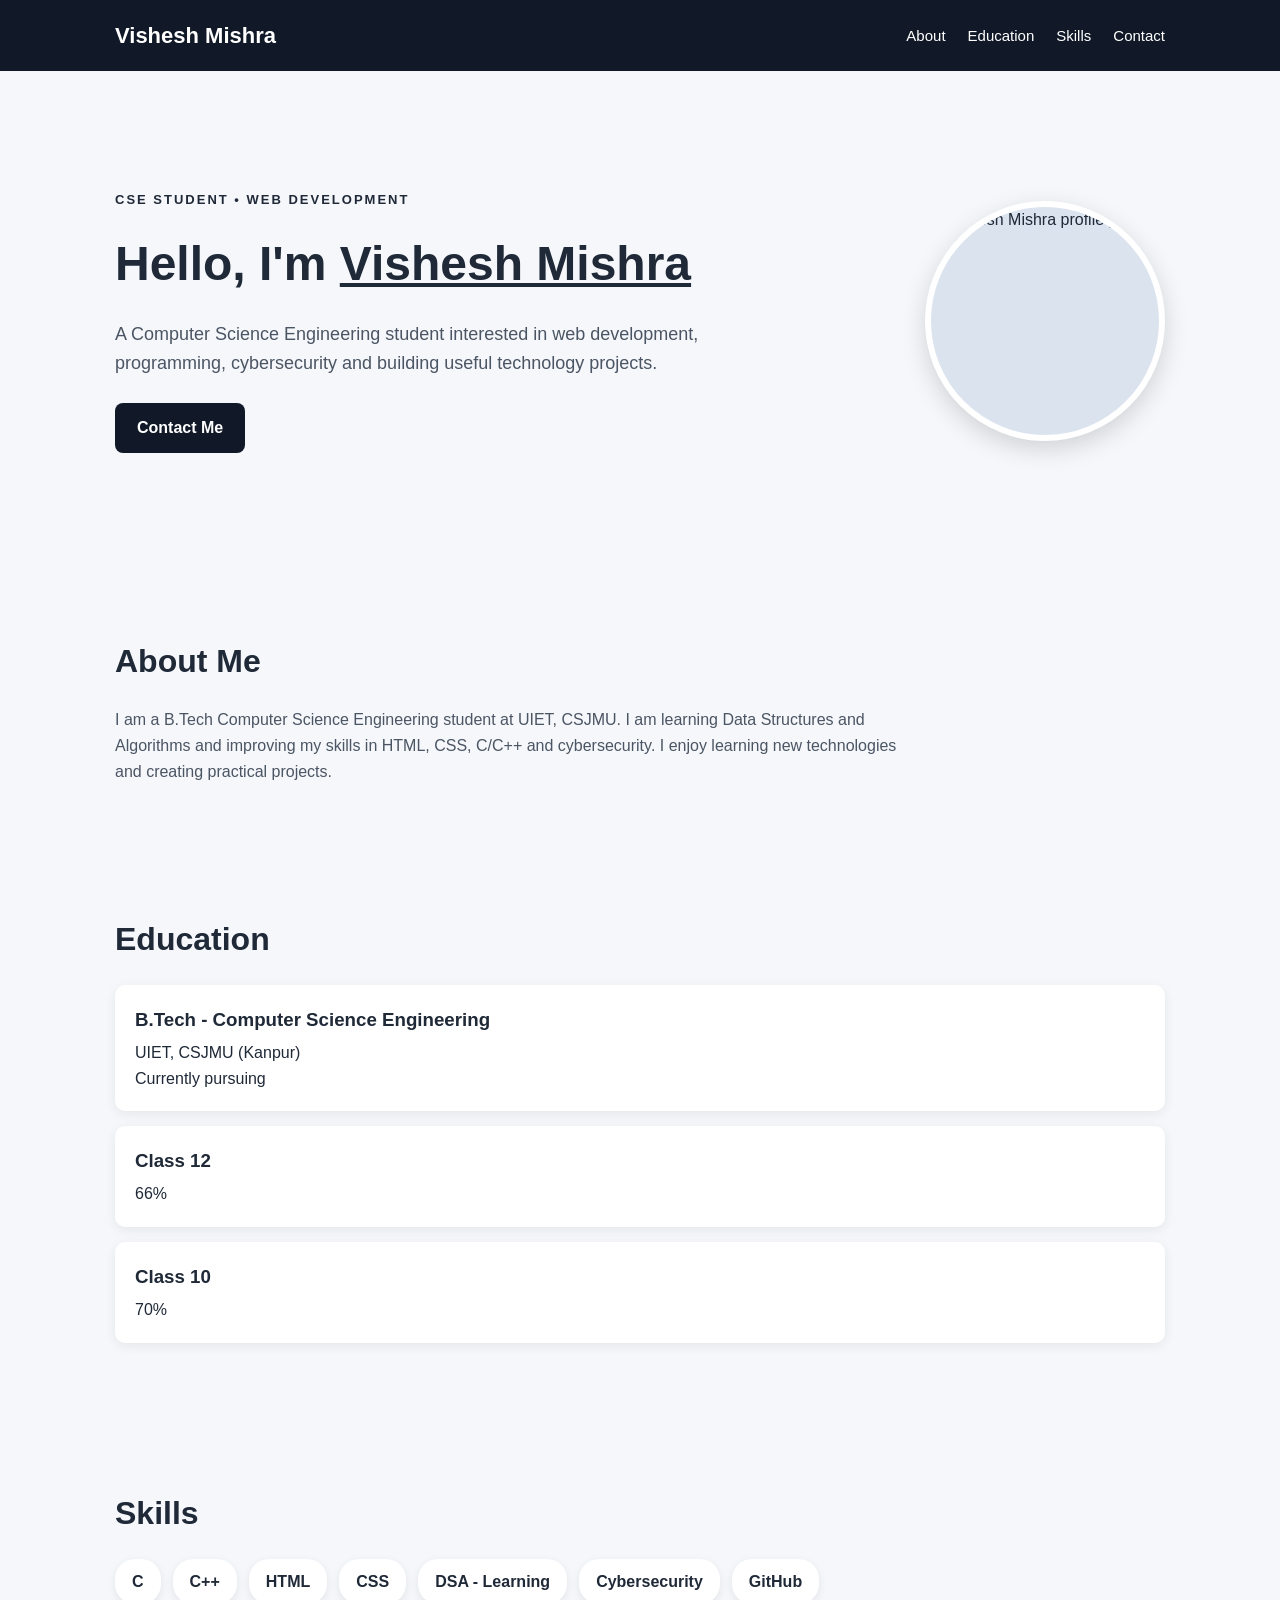
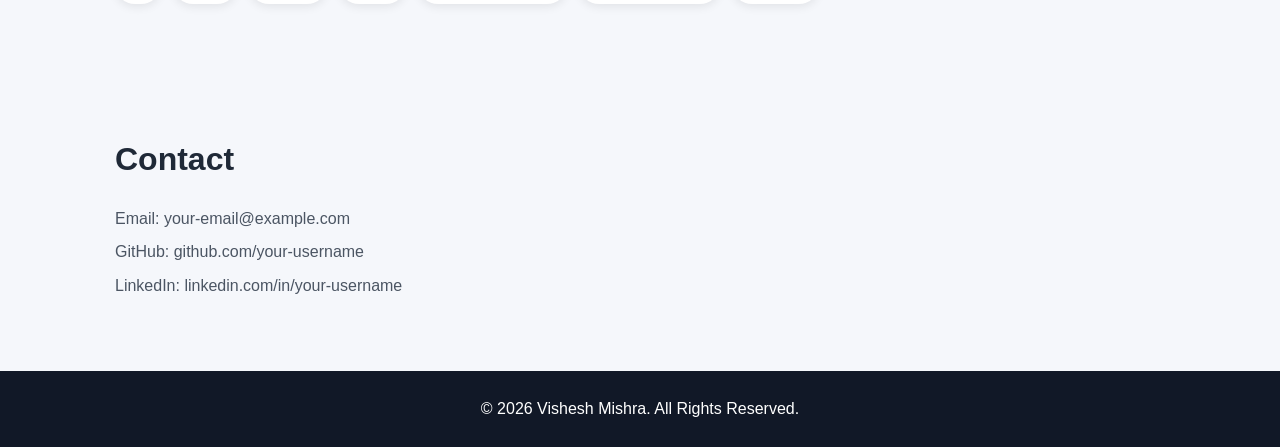
==== Week1_Project/index.html @ 68f2ccd9 "Week1_Project" ====
<!DOCTYPE html>
<html lang="en">
<head>
    <meta charset="UTF-8">
    <meta name="viewport" content="width=device-width, initial-scale=1.0">
    <title>Vishesh Mishra | Portfolio</title>
    <link rel="stylesheet" href="style.css">
</head>
<body>

<header>
    <nav class="navbar">
        <h1>Vishesh Mishra</h1>
        <div class="nav-links">
            <a href="#about">About</a>
            <a href="#education">Education</a>
            <a href="#skills">Skills</a>
            <a href="#contact">Contact</a>
        </div>
    </nav>
</header>

<main>
    <section class="hero">
        <div class="hero-text">
            <p class="tag">CSE STUDENT • WEB DEVELOPMENT</p>
            <h2>Hello, I'm <span>Vishesh Mishra</span></h2>
            <p>
                A Computer Science Engineering student interested in web development,
                programming, cybersecurity and building useful technology projects.
            </p>
            <a class="button" href="#contact">Contact Me</a>
        </div>

        <div class="photo-box">
            <!-- Replace profile.jpg with your own photo -->
            <img src="profile.jpg" alt="Vishesh Mishra profile photo">
        </div>
    </section>

    <section id="about" class="section">
        <h2>About Me</h2>
        <p>
            I am a B.Tech Computer Science Engineering student at UIET, CSJMU.
            I am learning Data Structures and Algorithms and improving my skills
            in HTML, CSS, C/C++ and cybersecurity. I enjoy learning new technologies
            and creating practical projects.
        </p>
    </section>

    <section id="education" class="section">
        <h2>Education</h2>
        <div class="card">
            <h3>B.Tech - Computer Science Engineering</h3>
            <p>UIET, CSJMU (Kanpur)</p>
            <p>Currently pursuing</p>
        </div>
        <div class="card">
            <h3>Class 12</h3>
            <p>66%</p>
        </div>
        <div class="card">
            <h3>Class 10</h3>
            <p>70%</p>
        </div>
    </section>

    <section id="skills" class="section">
        <h2>Skills</h2>
        <div class="skills-container">
            <span>C</span>
            <span>C++</span>
            <span>HTML</span>
            <span>CSS</span>
            <span>DSA - Learning</span>
            <span>Cybersecurity</span>
            <span>GitHub</span>
        </div>
    </section>

    <section id="contact" class="section contact">
        <h2>Contact</h2>
        <p>Email: your-email@example.com</p>
        <p>GitHub: github.com/your-username</p>
        <p>LinkedIn: linkedin.com/in/your-username</p>
    </section>
</main>

<footer>
    <p>© 2026 Vishesh Mishra. All Rights Reserved.</p>
</footer>

</body>
</html>
---- Week1_Project/style.css ----
* {
    margin: 0;
    padding: 0;
    box-sizing: border-box;
}

html {
    scroll-behavior: smooth;
}

body {
    font-family: Arial, sans-serif;
    line-height: 1.6;
    background: #f5f7fb;
    color: #1f2937;
}

header {
    background: #111827;
    position: sticky;
    top: 0;
    z-index: 10;
}

.navbar {
    max-width: 1100px;
    margin: auto;
    padding: 18px 25px;
    display: flex;
    justify-content: space-between;
    align-items: center;
}

.navbar h1 {
    color: white;
    font-size: 22px;
}

.nav-links {
    display: flex;
    gap: 22px;
}

.nav-links a {
    color: white;
    text-decoration: none;
    font-size: 15px;
}

.nav-links a:hover {
    text-decoration: underline;
}

main {
    max-width: 1100px;
    margin: auto;
}

.hero {
    min-height: 500px;
    padding: 70px 25px;
    display: flex;
    align-items: center;
    justify-content: space-between;
    gap: 50px;
}

.hero-text {
    max-width: 650px;
}

.tag {
    font-size: 13px;
    font-weight: bold;
    letter-spacing: 2px;
    margin-bottom: 15px;
}

.hero h2 {
    font-size: 48px;
    margin-bottom: 18px;
}

.hero h2 span {
    text-decoration: underline;
}

.hero-text > p:not(.tag) {
    font-size: 18px;
    color: #4b5563;
    margin-bottom: 25px;
}

.button {
    display: inline-block;
    background: #111827;
    color: white;
    padding: 12px 22px;
    border-radius: 8px;
    text-decoration: none;
    font-weight: bold;
}

.photo-box {
    width: 240px;
    height: 240px;
    border-radius: 50%;
    overflow: hidden;
    background: #dbe3ef;
    border: 6px solid white;
    box-shadow: 0 8px 25px rgba(0, 0, 0, 0.15);
    flex-shrink: 0;
}

.photo-box img {
    width: 100%;
    height: 100%;
    object-fit: cover;
}

.section {
    padding: 65px 25px;
    scroll-margin-top: 70px;
}

.section h2 {
    font-size: 32px;
    margin-bottom: 20px;
}

.section > p {
    max-width: 800px;
    color: #4b5563;
}

.card {
    background: white;
    padding: 20px;
    margin: 15px 0;
    border-radius: 10px;
    box-shadow: 0 3px 12px rgba(0, 0, 0, 0.07);
}

.card h3 {
    margin-bottom: 5px;
}

.skills-container {
    display: flex;
    flex-wrap: wrap;
    gap: 12px;
}

.skills-container span {
    background: white;
    padding: 10px 17px;
    border-radius: 20px;
    box-shadow: 0 3px 10px rgba(0, 0, 0, 0.08);
    font-weight: bold;
}

.contact p {
    margin: 8px 0;
}

footer {
    text-align: center;
    padding: 25px;
    background: #111827;
    color: white;
}

@media (max-width: 700px) {
    .navbar {
        flex-direction: column;
        gap: 12px;
    }

    .nav-links {
        gap: 12px;
        flex-wrap: wrap;
        justify-content: center;
    }

    .hero {
        flex-direction: column-reverse;
        text-align: center;
        padding-top: 45px;
    }

    .hero h2 {
        font-size: 36px;
    }

    .photo-box {
        width: 190px;
        height: 190px;
    }
}
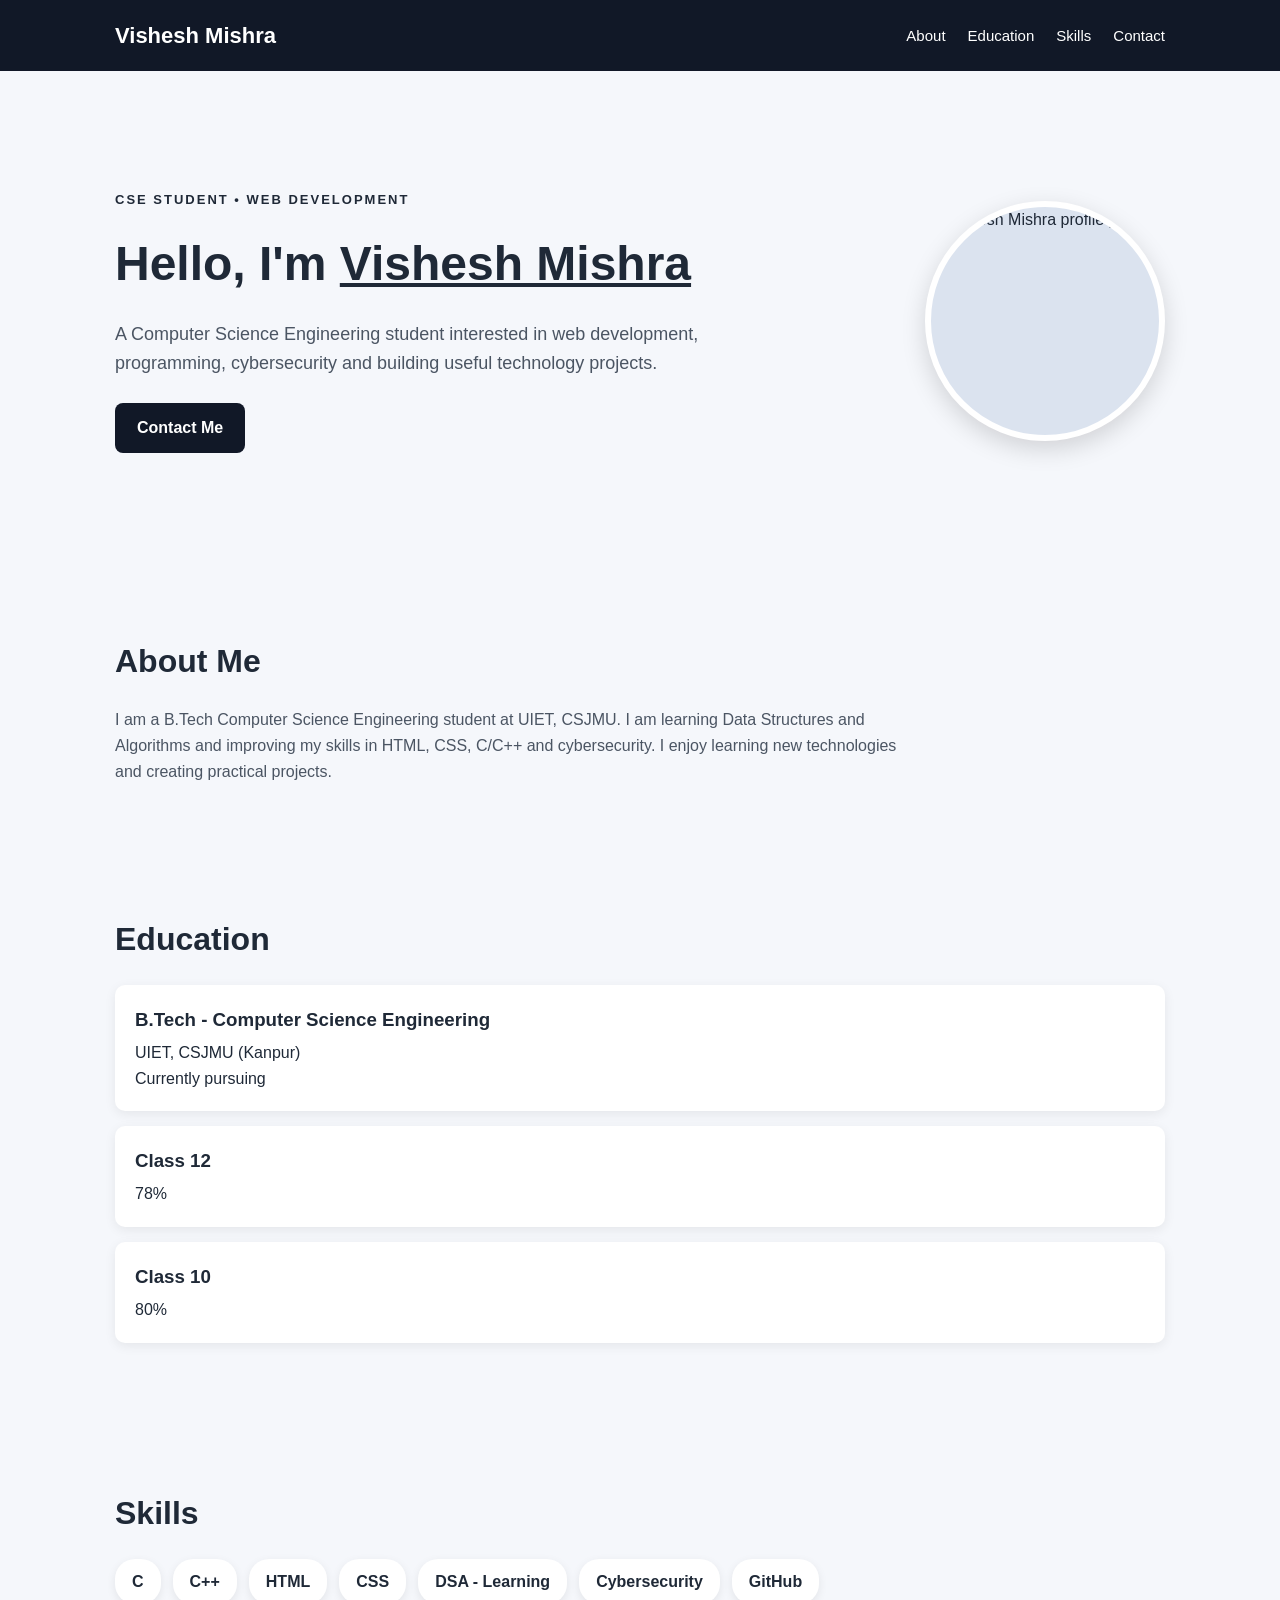
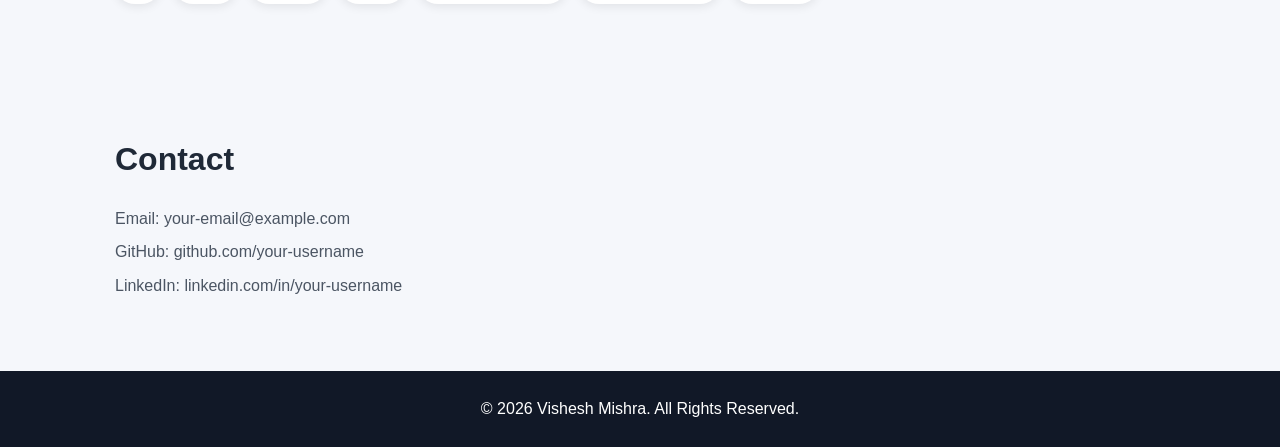
==== commit 182d1d0b: "Update academic percentages in index.html" ====
--- a/Week1_Project/index.html
+++ b/Week1_Project/index.html
@@ -57,11 +57,11 @@
         </div>
         <div class="card">
             <h3>Class 12</h3>
-            <p>66%</p>
+            <p>78%</p>
         </div>
         <div class="card">
             <h3>Class 10</h3>
-            <p>70%</p>
+            <p>80%</p>
         </div>
     </section>
 
